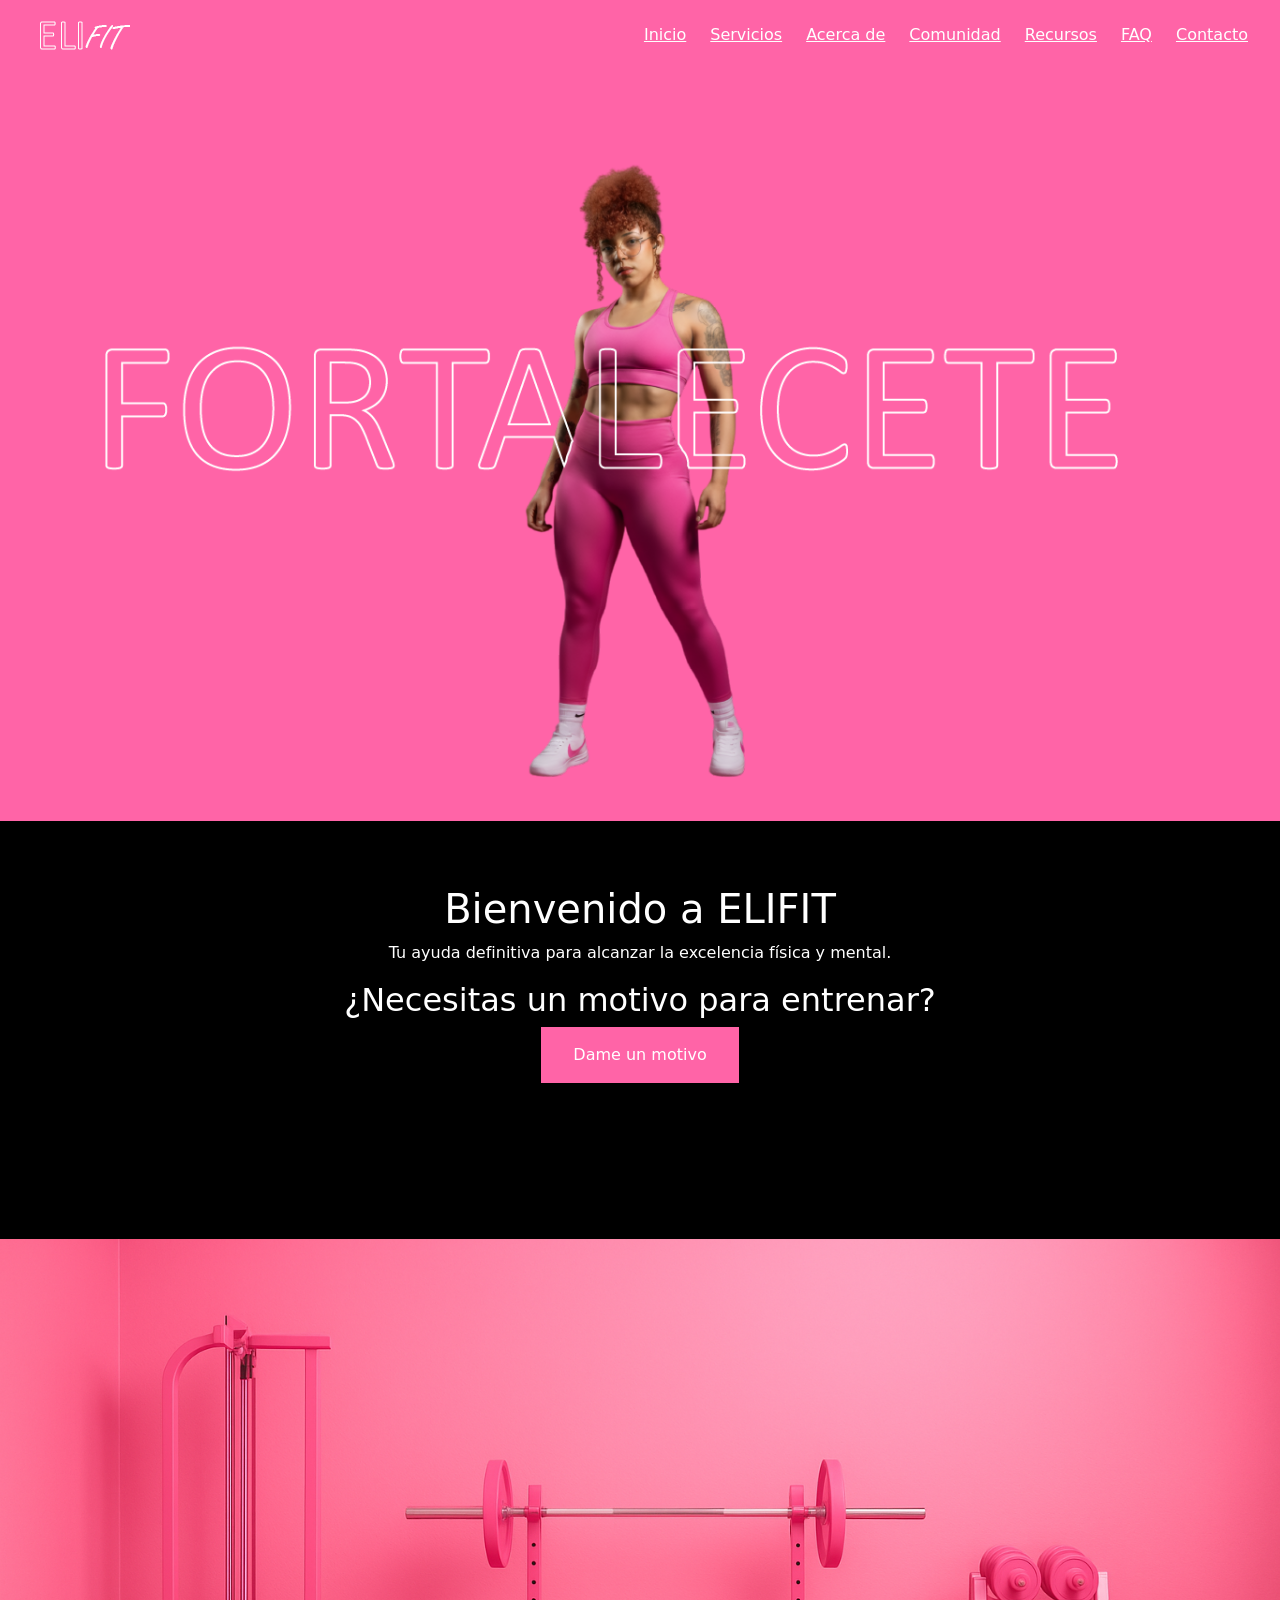
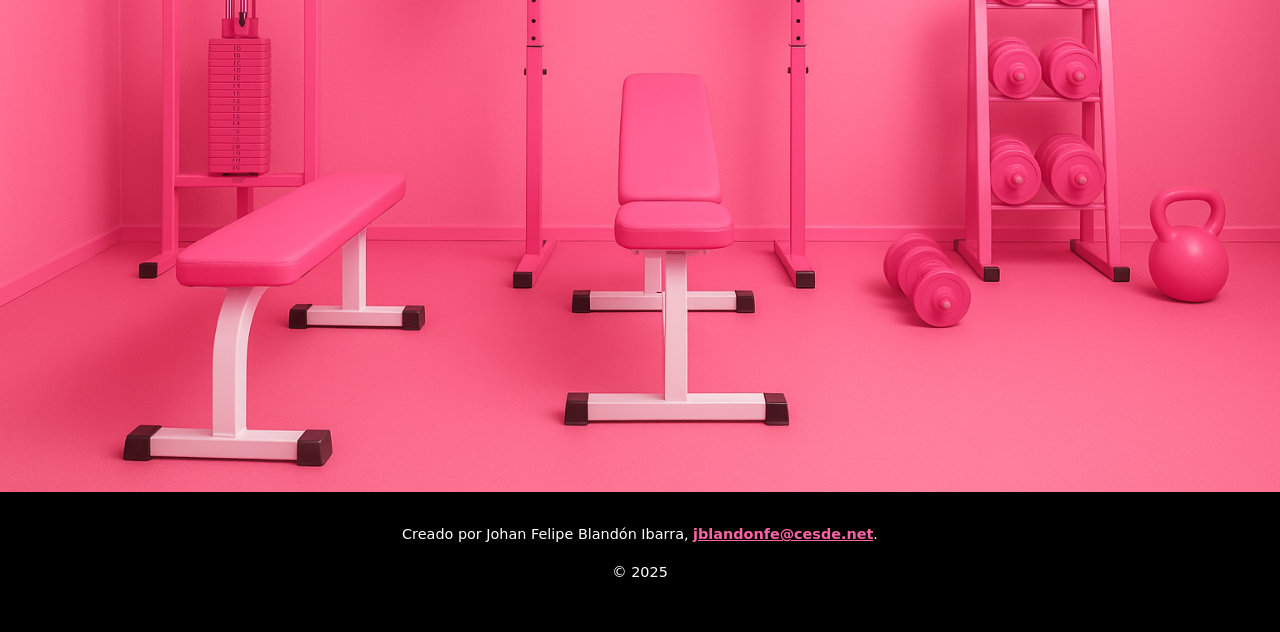
==== index.html @ 7214fc6f "Firdt Commit" ====
<!DOCTYPE html>
<html lang="es">
<head>
  <meta charset="UTF-8">
  <meta name="viewport" content="width=device-width, initial-scale=1.0">
  <title>ELIFIT</title>
  <link rel="stylesheet" href="./styles/styles.css">
  <link href="https://cdn.jsdelivr.net/npm/bootstrap@5.3.3/dist/css/bootstrap.min.css" rel="stylesheet">
  <script src="./script.js" defer></script>
</head>

<body>
<nav>
    <img src="./images/logo@0.5x.png" alt="Logo" class="logo">
    <div class="menu-toggle" onclick="toggleMenu()">☰</div>
    <ul>
        <li><a href="./index.html">Inicio</a></li>
        <li><a href="./Paginas/services.html">Servicios</a></li>
        <li><a href="./Paginas/about.html">Acerca de</a></li>
        <li><a href="./Paginas/community.html">Comunidad</a></li>
        <li><a href="./Paginas/resources.html">Recursos</a></li>
        <li><a href="./Paginas/faq.html">FAQ</a></li>
        <li><a href="./Paginas/contact.html">Contacto</a></li>
    </ul>
</nav>

<div id="banner">
<img src="./images/Banner.png" alt="Banner Image" class="banner-image">
</div>

<section id="hero">
  <h1>Bienvenido a ELIFIT</h1>
  <p>Tu ayuda definitiva para alcanzar la excelencia física y mental.</p>
  <h2>¿Necesitas un motivo para entrenar?</h2>
  <button onclick="generarMotivo()" id="motivo-button">Dame un motivo</button>
  <div class="motivo" id="motivo"></div>
</section>

<div id="image-section">
    <img src="./images/foto5.png" alt="foto1" class="image">
</div>

<footer>
  <p>Creado por Johan Felipe Blandón Ibarra, <a href="#">jblandonfe@cesde.net</a>.</p>
  <p>© 2025</p>
</footer>
</body>
</html>
---- styles/styles.css ----
:root {
    --bg-dark: #000000;
    --bg-light: #ffffff;
    --text-dark: #1b1b22;
    --text-light: #ffffff;
    --accent: #FF64A7;
    --accent-hover: #A30047;
    --font: calibri, sans-serif;
  }
  
  /*GLOBAL*/
  html, body {
    height: 100%;
    margin: 0;
  }
  body {
    background: var(--bg-light);
    color: var(--text-dark);
    font-family: var(--font);
    text-align: center;
    display: flex;
    flex-direction: column;
    min-height: 100vh;
  }

  main {
    flex: 1;
  }

  section, nav, footer {
    width: 100%;
    box-sizing: border-box;
  }
  
  h1 {
    font-size: 2rem;
    margin-bottom: 2rem;
  }
  
  h2 {
    font-weight: 400;
    color: var(--accent);
    margin-bottom: 2rem;
  }
  
  a {
    color: inherit;
    text-decoration: none;
  }
  
  /* === NAVBAR === */
  nav {
    background: var(--accent);
    color: white;
    display: flex;
    justify-content: space-between;
    align-items: center;
    padding: 1rem 2rem;
    position: sticky;
    top: 0;
    z-index: 100;
  }
  
  nav ul {
    list-style: none;
    display: flex;
    gap: 1.5rem;
    margin: 0;
    padding: 0;
  }
  
  nav ul li a {
    color: var(--text-light);
    font-weight: 500;
    transition: color 0.2s;
  }
  
  nav ul li a:hover {
    color: var(--accent-hover);
  }
  
  /* Menú móvil */
  .menu-toggle {
    display: none;
    font-size: 1.5rem;
    color: var(--accent);
    cursor: pointer;
  }
  
  @media (max-width: 768px) {
    nav ul {
      display: none;
    }
    nav.active ul {
      display: flex;
      flex-direction: column;
      background: #111;
      position: absolute;
      top: 60px;
      right: 0;
      width: 100%;
      padding: 1rem 0;
    }
    .menu-toggle {
      display: block;
    }
  }
  
  /* SECCIONES */
  section {
    width: 100%;
    max-width: 100%;
    margin: 0;
    padding: 4rem 1rem;
    text-align: center;
    box-sizing: border-box;
  }
  

  .banner-image, .image {
    width: 100%;
    height: auto;
    display: block;
  }

  .image-form {
    width: 100%;
    height: auto;
    display: block;
    border-radius: 1rem;
  }

  #banner {
    padding: 0;
    background: var(--accent);
    padding-bottom: 2rem;
  }

  #hero, #testimonials, #intro, #services {
    background: var(--bg-dark);
    color: var(--text-light);
  }

  #hero h2 {
    color: var(--text-light);
  }

  #testimonials h2 {
    color: var(--accent);
  }
  
  #intro h2 {
    color: var(--accent);
  }
  
  #about h3 {
    font-size: 1.8rem;
    margin-bottom: 1rem;
  }
  
  #about p {
    font-size: 1.1rem;
    color: #666;
  }
  
  /* === BOTÓN PRINCIPAL === */
  button {
    background: var(--accent);
    color: white;
    border: none;
    padding: 1rem 2rem;
    font-size: 1.2rem;
    border-radius: 1rem;
    cursor: pointer;
    transition: 0.3s;
    box-shadow: 0 4px 10px rgba(0, 0, 0, 0.1);
  }
  
  button:hover {
    background: var(--text-dark);
    transform: scale(1.05);
  }
  
  /* TEXTO DINÁMICO */
  .motivo {
    margin-top: 2rem;
    font-size: 1.5rem;
    font-weight: 600;
    color: var(--accent);
    min-height: 60px;
    transition: all 0.3s;
  }
  
  .riesgo {
    margin-top: 1rem;
    color: #888;
    font-style: italic;
    font-size: 0.9rem;
  }
  
  .feature {
    margin-bottom: 2rem;
    display: flex;
    flex-direction: column;
    background: var(--bg-light);
    padding: 1.5rem;
    border-radius: 1rem;
    box-shadow: 0 4px 10px rgba(0, 0, 0, 0.3);
  }

  .feature h2 {
    margin-top: 0;
    color: var(--accent-hover);
  }

  /* === CONTACTO === */
.contact-container {
    max-width: 900px;
    margin: 1.5rem auto;
    padding: 0 1rem;
    background: var(--bg-light);
    border-radius: 12px;
    box-shadow: 0 8px 30px rgba(0,0,0,0.06);
    color: var(--text-dark);
  }
  
  .contact-container h1,
  .contact-container h2 {
    color: var(--accent-hover);
  }
  
  form.contact-form {
    display: grid;
    gap: 1rem;
    align-items: start;
  }
  
  form.contact-form label {
    display: block;
    font-weight: 600;
    margin-bottom: 0.4rem;
    color: var(--text-dark);
  }
  
  form.contact-form input[type="text"],
  form.contact-form input[type="email"],
  form.contact-form input[type="tel"],
  form.contact-form select,
  form.contact-form textarea {
    width: 100%;
    padding: 0.85rem 1rem;
    border-radius: 8px;
    border: 1px solid #e6e6e6;
    font-size: 1rem;
    font-family: inherit;
    box-sizing: border-box;
    resize: vertical;
    background: #fff;
  }
  
  form.contact-form textarea {
    min-height: 140px;
  }
  
  form.contact-form .row {
    display: grid;
    gap: 1rem;
  }
  
  @media (min-width: 720px) {
    form.contact-form .row {
      grid-template-columns: 1fr 1fr;
    }
  }
  
  form.contact-form .hint {
    font-size: 0.9rem;
    color: #666;
    margin-top: -0.4rem;
  }
  
  .form-actions {
    display: flex;
    gap: 1rem;
    align-items: center;
    justify-content: center;
    margin-top: 0.5rem;
  }
  
  .success {
    margin-top: 1rem;
    padding: 0.85rem 1rem;
    border-radius: 8px;
    background: #ecf8f1;
    color: #0b6b3a;
    display: none;
  }
  
  #loading, #successBox, #header {
  text-align: center;
  width: 100%;
  }

  .socials {
    display: flex;
    gap: 1rem;
    justify-content: center;
    margin-top: 1.5rem;
  }
  
  .socials a {
    display: inline-flex;
    align-items: center;
    justify-content: center;
    font-size: 1.8rem;
    padding: 0.8rem;
    border-radius: 50%;
    background: #f4f4f4;
    color: #333;
    transition: 0.3s;
    width: 50px;
    height: 50px;
  }
  
  .socials a:hover {
    background: var(--accent);
    color: #fff;
    transform: scale(1.1);
  }  

  /* FOOTER */
  footer {
    background: var(--bg-dark);
    color: var(--text-light);
    text-align: center;
    padding: 2rem 1rem;
    font-size: 0.9rem;
  }
  
  footer a {
    color: var(--accent);
    font-weight: 600;
  }
  
  footer a:hover {
    text-decoration: underline;
  }
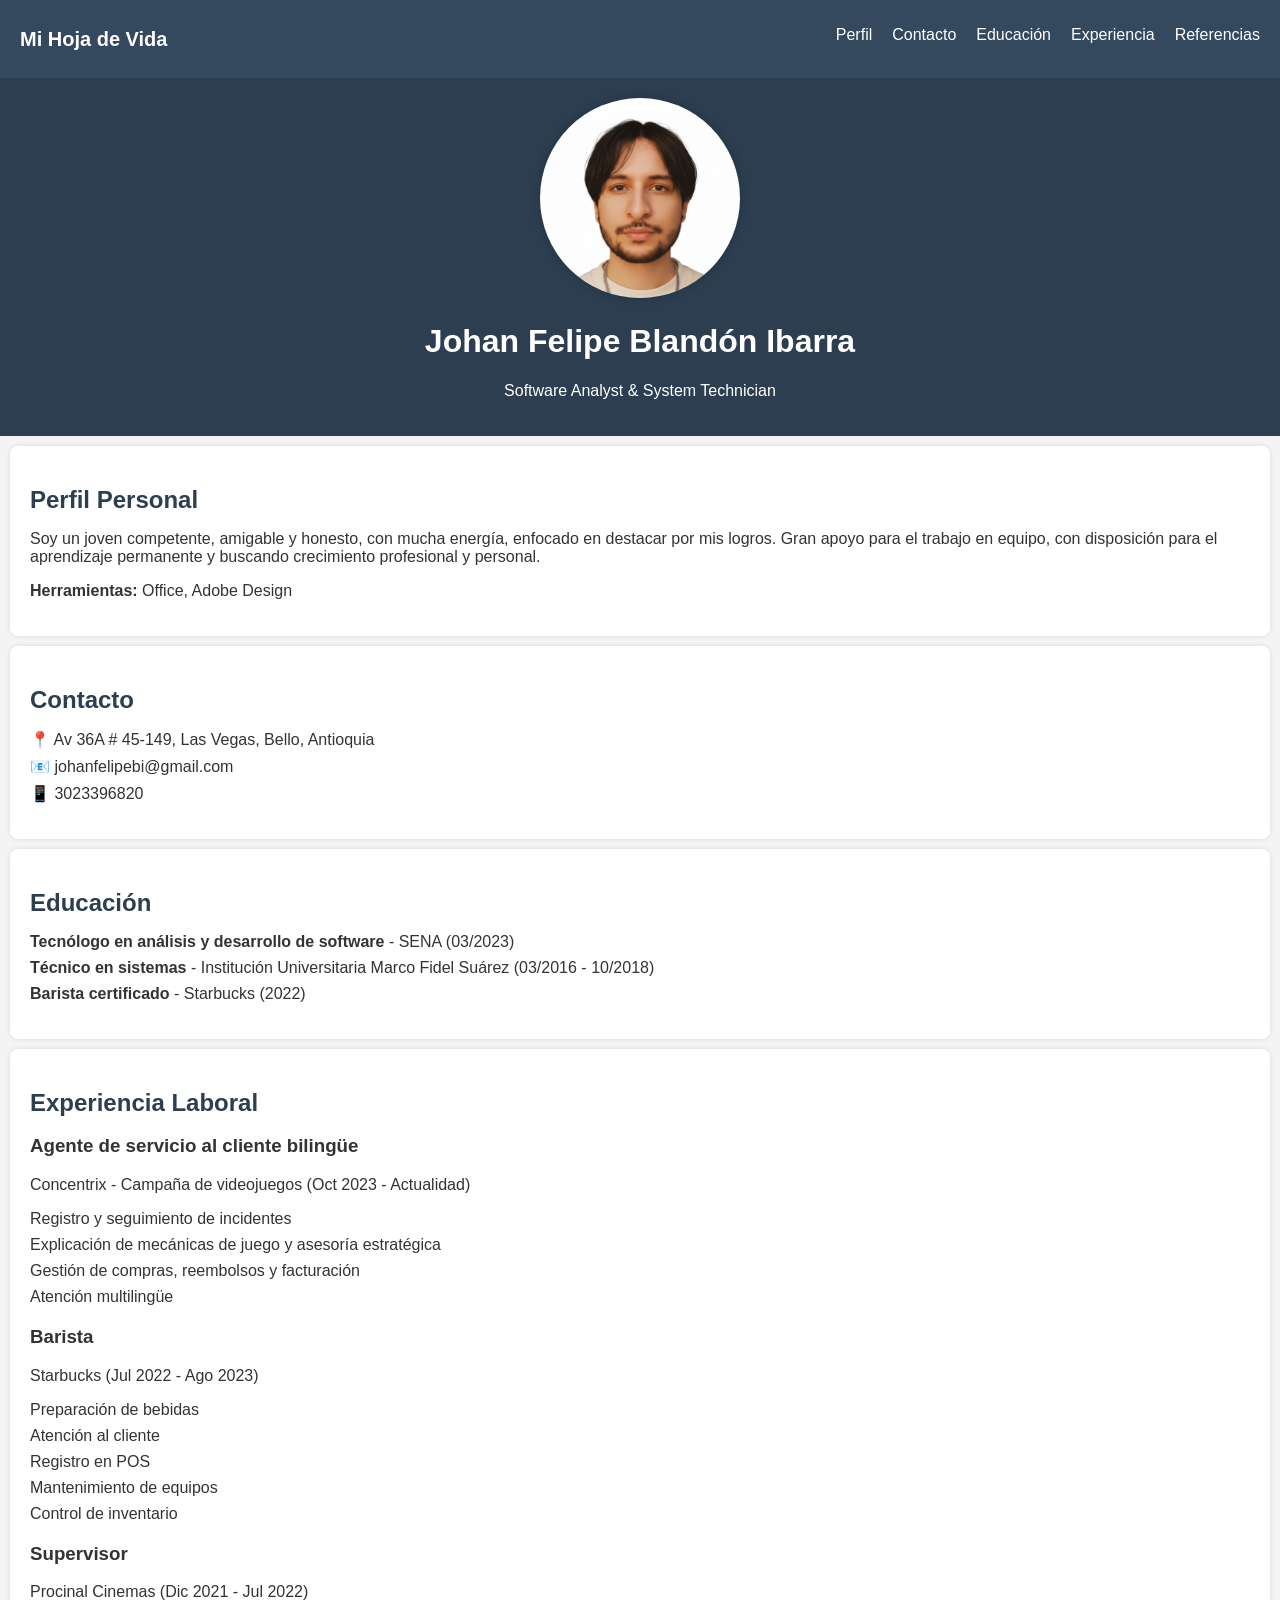
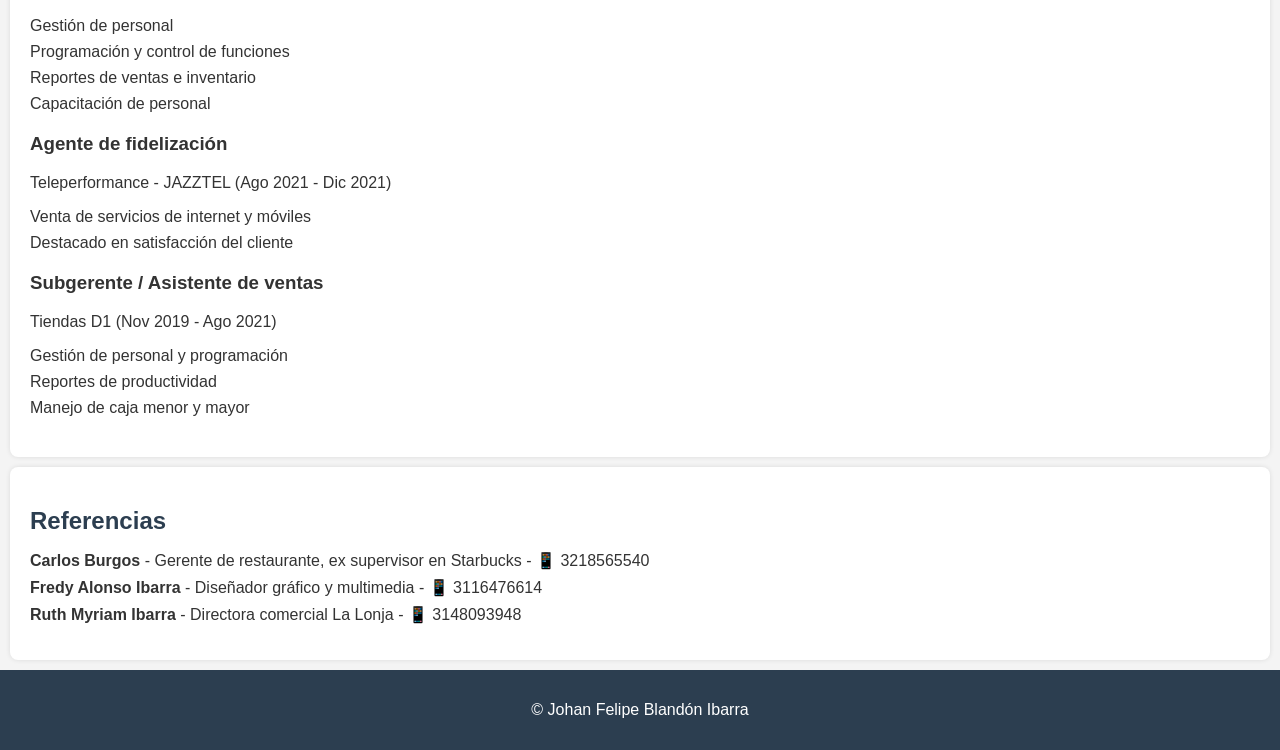
==== commit ea71805e: "fisrt commit" ====
--- a/index.html
+++ b/index.html
@@ -3,46 +3,130 @@
 <head>
   <meta charset="UTF-8">
   <meta name="viewport" content="width=device-width, initial-scale=1.0">
-  <title>ELIFIT</title>
-  <link rel="stylesheet" href="./styles/styles.css">
-  <link href="https://cdn.jsdelivr.net/npm/bootstrap@5.3.3/dist/css/bootstrap.min.css" rel="stylesheet">
-  <script src="./script.js" defer></script>
+  <title>Hoja de Vida - Johan Felipe Blandón</title>
+  <link rel="stylesheet" href="styles.css">
 </head>
+<body>
+    <nav class="navbar">
+        <div class="logo">Mi Hoja de Vida</div>
+        <button class="hamburger" onclick="toggleMenu()">☰</button>
+        <ul class="nav-links" id="navLinks">
+          <li><a href="#profile">Perfil</a></li>
+          <li><a href="#contact">Contacto</a></li>
+          <li><a href="#education">Educación</a></li>
+          <li><a href="#experience">Experiencia</a></li>
+          <li><a href="#references">Referencias</a></li>
+        </ul>
+      </nav>
 
-<body>
-<nav>
-    <img src="./images/logo@0.5x.png" alt="Logo" class="logo">
-    <div class="menu-toggle" onclick="toggleMenu()">☰</div>
+  <header>
+    <div class="profile-image">
+        <img src="johan-foto.jpg" alt="Foto de Johan Felipe Blandón">
+      </div>
+    <h1>Johan Felipe Blandón Ibarra</h1>
+    <p>Software Analyst & System Technician</p>
+  </header>
+
+  <section id="profile" class="profile">
+    <h2>Perfil Personal</h2>
+    <p>Soy un joven competente, amigable y honesto, con mucha energía, enfocado en destacar por mis logros. Gran apoyo para el trabajo en equipo, con disposición para el aprendizaje permanente y buscando crecimiento profesional y personal.</p>
+    <p><strong>Herramientas:</strong> Office, Adobe Design</p>
+  </section>
+
+  <section id="contact" class="contact">
+    <h2>Contacto</h2>
     <ul>
-        <li><a href="./index.html">Inicio</a></li>
-        <li><a href="./Paginas/services.html">Servicios</a></li>
-        <li><a href="./Paginas/about.html">Acerca de</a></li>
-        <li><a href="./Paginas/community.html">Comunidad</a></li>
-        <li><a href="./Paginas/resources.html">Recursos</a></li>
-        <li><a href="./Paginas/faq.html">FAQ</a></li>
-        <li><a href="./Paginas/contact.html">Contacto</a></li>
+      <li>📍 Av 36A # 45-149, Las Vegas, Bello, Antioquia</li>
+      <li>📧 johanfelipebi@gmail.com</li>
+      <li>📱 3023396820</li>
     </ul>
-</nav>
+  </section>
 
-<div id="banner">
-<img src="./images/Banner.png" alt="Banner Image" class="banner-image">
-</div>
+  <section id="education" class="education">
+    <h2>Educación</h2>
+    <ul>
+      <li><strong>Tecnólogo en análisis y desarrollo de software</strong> - SENA (03/2023)</li>
+      <li><strong>Técnico en sistemas</strong> - Institución Universitaria Marco Fidel Suárez (03/2016 - 10/2018)</li>
+      <li><strong>Barista certificado</strong> - Starbucks (2022)</li>
+    </ul>
+  </section>
 
-<section id="hero">
-  <h1>Bienvenido a ELIFIT</h1>
-  <p>Tu ayuda definitiva para alcanzar la excelencia física y mental.</p>
-  <h2>¿Necesitas un motivo para entrenar?</h2>
-  <button onclick="generarMotivo()" id="motivo-button">Dame un motivo</button>
-  <div class="motivo" id="motivo"></div>
-</section>
+  <section id="experience" class="experience">
+    <h2>Experiencia Laboral</h2>
 
-<div id="image-section">
-    <img src="./images/foto5.png" alt="foto1" class="image">
-</div>
+    <div class="job">
+      <h3>Agente de servicio al cliente bilingüe</h3>
+      <p>Concentrix - Campaña de videojuegos (Oct 2023 - Actualidad)</p>
+      <ul>
+        <li>Registro y seguimiento de incidentes</li>
+        <li>Explicación de mecánicas de juego y asesoría estratégica</li>
+        <li>Gestión de compras, reembolsos y facturación</li>
+        <li>Atención multilingüe</li>
+      </ul>
+    </div>
 
-<footer>
-  <p>Creado por Johan Felipe Blandón Ibarra, <a href="#">jblandonfe@cesde.net</a>.</p>
-  <p>© 2025</p>
-</footer>
+    <div class="job">
+      <h3>Barista</h3>
+      <p>Starbucks (Jul 2022 - Ago 2023)</p>
+      <ul>
+        <li>Preparación de bebidas</li>
+        <li>Atención al cliente</li>
+        <li>Registro en POS</li>
+        <li>Mantenimiento de equipos</li>
+        <li>Control de inventario</li>
+      </ul>
+    </div>
+
+    <div class="job">
+      <h3>Supervisor</h3>
+      <p>Procinal Cinemas (Dic 2021 - Jul 2022)</p>
+      <ul>
+        <li>Gestión de personal</li>
+        <li>Programación y control de funciones</li>
+        <li>Reportes de ventas e inventario</li>
+        <li>Capacitación de personal</li>
+      </ul>
+    </div>
+
+    <div class="job">
+      <h3>Agente de fidelización</h3>
+      <p>Teleperformance - JAZZTEL (Ago 2021 - Dic 2021)</p>
+      <ul>
+        <li>Venta de servicios de internet y móviles</li>
+        <li>Destacado en satisfacción del cliente</li>
+      </ul>
+    </div>
+
+    <div class="job">
+      <h3>Subgerente / Asistente de ventas</h3>
+      <p>Tiendas D1 (Nov 2019 - Ago 2021)</p>
+      <ul>
+        <li>Gestión de personal y programación</li>
+        <li>Reportes de productividad</li>
+        <li>Manejo de caja menor y mayor</li>
+      </ul>
+    </div>
+  </section>
+
+  <section id="references" class="references">
+    <h2>Referencias</h2>
+    <ul>
+      <li><strong>Carlos Burgos</strong> - Gerente de restaurante, ex supervisor en Starbucks - 📱 3218565540</li>
+      <li><strong>Fredy Alonso Ibarra</strong> - Diseñador gráfico y multimedia - 📱 3116476614</li>
+      <li><strong>Ruth Myriam Ibarra</strong> - Directora comercial La Lonja - 📱 3148093948</li>
+    </ul>
+  </section>
+
+  <footer>
+    <p>© Johan Felipe Blandón Ibarra</p>
+  </footer>
 </body>
-</html>
+
+<script>
+    function toggleMenu() {
+      const nav = document.getElementById('navLinks');
+      nav.classList.toggle('show');
+    }
+  </script>
+
+</html>
--- a/styles.css
+++ b/styles.css
@@ -0,0 +1,174 @@
+/* styles.css */
+body {
+    font-family: 'Segoe UI', sans-serif;
+    margin: 0;
+    padding: 0;
+    background: #f4f4f4;
+    color: #333;
+  }
+
+  .profile-image {
+    text-align: center;
+    margin-bottom: 20px;
+  }
+  
+  .profile-image img {
+    width: 200px;
+    height: auto;
+    border-radius: 50%;
+    box-shadow: 0 0 10px rgba(0,0,0,0.2);
+    transition: transform 0.3s ease;
+  }
+  
+  .profile-image img:hover {
+    transform: scale(1.05);
+  }
+  
+  /* Responsive image size */
+  @media (max-width: 768px) {
+    .profile-image img {
+      width: 150px;
+    }
+  }
+  
+  @media (max-width: 480px) {
+    .profile-image img {
+      width: 120px;
+    }
+  }
+  
+  header {
+    background: #2c3e50;
+    color: white;
+    padding: 20px;
+    text-align: center;
+  }
+  
+  section {
+    padding: 20px;
+    margin: 10px;
+    background: white;
+    border-radius: 8px;
+    box-shadow: 0 0 5px rgba(0,0,0,0.1);
+  }
+  
+  h2 {
+    color: #2c3e50;
+    margin-bottom: 10px;
+  }
+  
+  ul {
+    list-style: none;
+    padding-left: 0;
+  }
+  
+  ul li {
+    margin-bottom: 8px;
+  }
+  
+  .job {
+    margin-bottom: 20px;
+  }
+  
+  footer {
+    text-align: center;
+    padding: 15px;
+    background: #2c3e50;
+    color: white;
+  }
+  
+  /* 📱 Responsive Design */
+  @media (max-width: 768px) {
+    body {
+      font-size: 16px;
+    }
+  
+    header h1 {
+      font-size: 24px;
+    }
+  
+    section {
+      margin: 5px;
+      padding: 15px;
+    }
+  
+    .job h3 {
+      font-size: 18px;
+    }
+  }
+  
+  @media (max-width: 480px) {
+    header h1 {
+      font-size: 20px;
+    }
+  
+    h2 {
+      font-size: 18px;
+    }
+  
+    .contact ul li,
+    .references ul li {
+      font-size: 14px;
+    }
+  }
+
+  /* Navbar */
+.navbar {
+    display: flex;
+    justify-content: space-between;
+    align-items: center;
+    background-color: #34495e;
+    padding: 10px 20px;
+    color: white;
+    position: sticky;
+    top: 0;
+    z-index: 1000;
+  }
+  
+  .logo {
+    font-size: 20px;
+    font-weight: bold;
+  }
+  
+  .nav-links {
+    list-style: none;
+    display: flex;
+    gap: 20px;
+  }
+  
+  .nav-links li a {
+    color: white;
+    text-decoration: none;
+    font-weight: 500;
+  }
+  
+  .hamburger {
+    display: none;
+    font-size: 24px;
+    background: none;
+    border: none;
+    color: white;
+    cursor: pointer;
+  }
+  
+  /* Responsive navbar */
+  @media (max-width: 768px) {
+    .nav-links {
+      display: none;
+      flex-direction: column;
+      background-color: #2c3e50;
+      position: absolute;
+      top: 60px;
+      right: 0;
+      width: 200px;
+      padding: 10px;
+    }
+  
+    .nav-links.show {
+      display: flex;
+    }
+  
+    .hamburger {
+      display: block;
+    }
+  }
